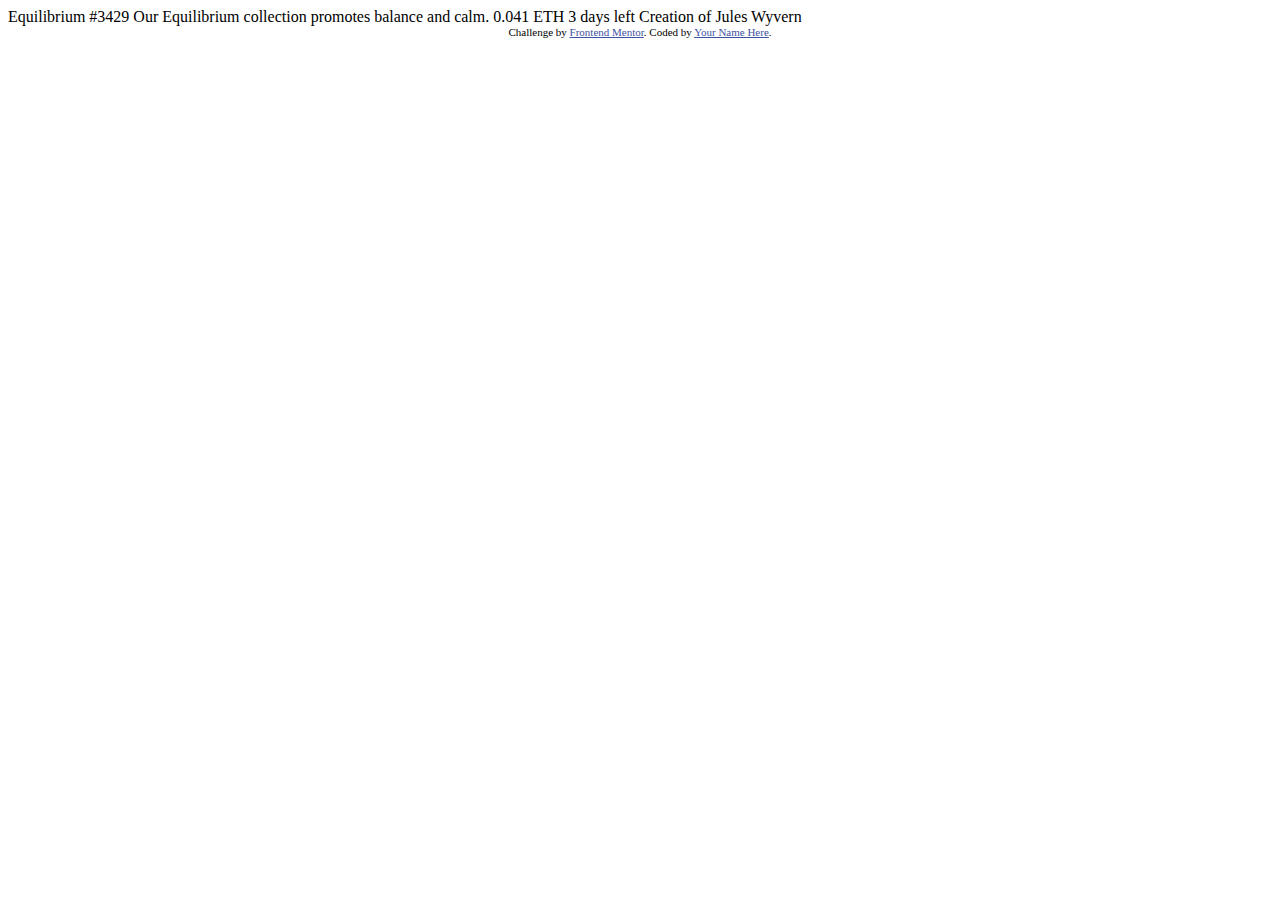
==== solve/index.html @ 91b57ab8 "." ====
<!DOCTYPE html>
<html lang="en">
<head>
  <meta charset="UTF-8">
  <meta name="viewport" content="width=device-width, initial-scale=1.0"> <!-- displays site properly based on user's device -->

  <link rel="icon" type="image/png" sizes="32x32" href="./images/favicon-32x32.png">
  
  <title>Frontend Mentor | NFT preview card component</title>

  <style>
    .attribution { font-size: 11px; text-align: center; }
    .attribution a { color: hsl(228, 45%, 44%); }
  </style>
</head>
<body>

  Equilibrium #3429

  Our Equilibrium collection promotes balance and calm.

  0.041 ETH
  3 days left
  
  Creation of Jules Wyvern

  <div class="attribution">
    Challenge by <a href="https://www.frontendmentor.io?ref=challenge" target="_blank">Frontend Mentor</a>. 
    Coded by <a href="#">Your Name Here</a>.
  </div>
</body>
</html>
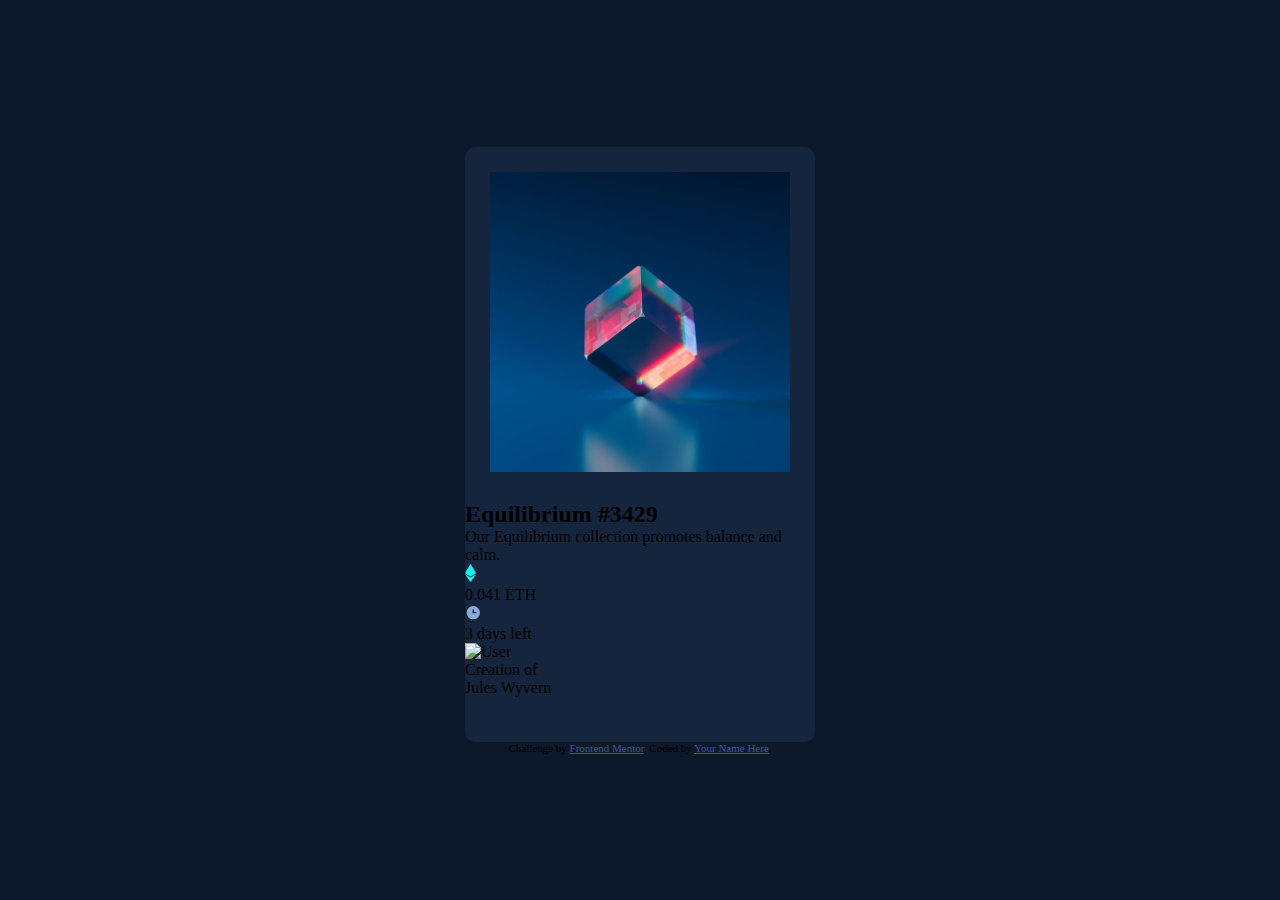
==== commit 60074fec: "." ====
--- a/solve/index.html
+++ b/solve/index.html
@@ -2,29 +2,46 @@
 <html lang="en">
 <head>
   <meta charset="UTF-8">
-  <meta name="viewport" content="width=device-width, initial-scale=1.0"> <!-- displays site properly based on user's device -->
-
-  <link rel="icon" type="image/png" sizes="32x32" href="./images/favicon-32x32.png">
-  
+  <meta name="viewport" content="width=device-width, initial-scale=1.0">
+  <link rel="icon" type="image/png" sizes="32x32" href="favicon-32x32.png">
+  <link rel="stylesheet" href="css.css">
   <title>Frontend Mentor | NFT preview card component</title>
-
   <style>
     .attribution { font-size: 11px; text-align: center; }
     .attribution a { color: hsl(228, 45%, 44%); }
   </style>
 </head>
 <body>
-
-  Equilibrium #3429
-
-  Our Equilibrium collection promotes balance and calm.
-
-  0.041 ETH
-  3 days left
-  
-  Creation of Jules Wyvern
-
-  <div class="attribution">
+  <section id="card">
+    <!-- image section -->
+    <div class="image-container" >
+      <img src="image-equilibrium.jpg" alt="Equilibrium">
+    </div>
+    <!-- header section -->
+    <div class="header-container" >  
+        <h2>Equilibrium #3429</h2>
+    </div>
+    <!-- text section -->
+    <div class="content-container">
+      <p>Our Equilibrium collection promotes balance and calm.</p>
+    </div>
+    <!-- lower section -->
+    <div class="lower-container"> 
+      <div class="ETH" >
+        <img src="icon-ethereum.svg" alt="ETH">
+        <p>0.041 ETH</p>
+      </div>
+      <div class="Time-container">
+        <img src="icon-clock.svg" alt="Clock">
+        <p>3 days left</p>
+      </div>
+    <div class="User-container" >
+      <img src="icon-user.svg" alt="User">
+      <span><p class="authour" >Creation of</p>Jules Wyvern</span>
+    </div>
+  </section>
+  <!-- footer section -->
+  <section class="attribution">
     Challenge by <a href="https://www.frontendmentor.io?ref=challenge" target="_blank">Frontend Mentor</a>. 
     Coded by <a href="#">Your Name Here</a>.
   </div>
--- a/solve/css.css
+++ b/solve/css.css
@@ -0,0 +1,39 @@
+@import url('https://fonts.googleapis.com/css2?family=Outfit:wght@300;400;600&display=swap');
+
+* {
+    margin: 0;
+    padding: 0;
+    box-sizing: border-box;
+}
+
+:root {
+    --body-color: hsl(217, 54%, 11%);
+    --card-color: hsl(216, 50%, 16%);
+    --line-color: hsl(215, 32%, 27%);
+    --blue: hsl(215, 51%, 70%);
+    --white: #ffffff;
+}
+
+body { 
+    background-color: var(--body-color);
+    display: flex;
+    flex-direction: column;
+    align-items: center;
+    justify-content: center;
+    height: 100vh;
+}
+
+#card {
+    background-color: var(--card-color);
+    width: 350px;
+    height: 595px;
+    border-radius: 10px;
+}
+
+.image-container {
+    margin: 25px;
+}
+.image-container img {
+    width: 100%;
+    height: 100%;
+}
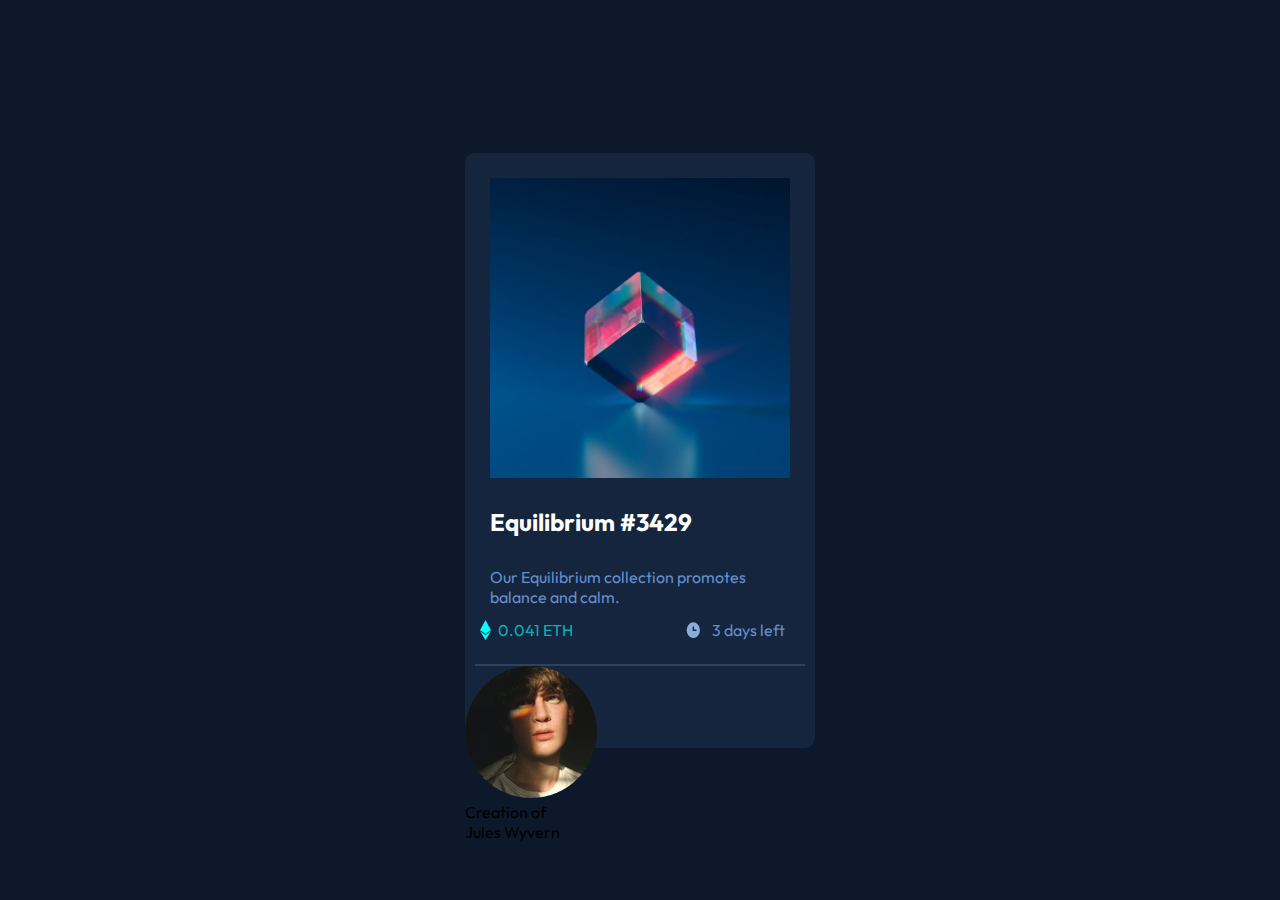
==== commit 43ef0f07: "sime finished" ====
--- a/solve/index.html
+++ b/solve/index.html
@@ -27,23 +27,16 @@
     </div>
     <!-- lower section -->
     <div class="lower-container"> 
-      <div class="ETH" >
-        <img src="icon-ethereum.svg" alt="ETH">
-        <p>0.041 ETH</p>
-      </div>
-      <div class="Time-container">
+        <img src="icon-ethereum.svg" alt="ETH" style="padding-right: 7px;" >
+        <p style="color: #08b1b8; padding-right: 112px; " >0.041 ETH</p>
         <img src="icon-clock.svg" alt="Clock">
-        <p>3 days left</p>
-      </div>
+        <p class="time" >3 days left</p>
+    </div>
+    <hr>
     <div class="User-container" >
-      <img src="icon-user.svg" alt="User">
+      <img src="image-avatar.png" alt="User">
       <span><p class="authour" >Creation of</p>Jules Wyvern</span>
     </div>
   </section>
-  <!-- footer section -->
-  <section class="attribution">
-    Challenge by <a href="https://www.frontendmentor.io?ref=challenge" target="_blank">Frontend Mentor</a>. 
-    Coded by <a href="#">Your Name Here</a>.
-  </div>
 </body>
 </html>--- a/solve/css.css
+++ b/solve/css.css
@@ -10,7 +10,7 @@
     --body-color: hsl(217, 54%, 11%);
     --card-color: hsl(216, 50%, 16%);
     --line-color: hsl(215, 32%, 27%);
-    --blue: hsl(215, 51%, 70%);
+    --blue: hsl(215, 51%, 60%);
     --white: #ffffff;
 }
 
@@ -21,6 +21,7 @@
     align-items: center;
     justify-content: center;
     height: 100vh;
+    font-family: 'Outfit';
 }
 
 #card {
@@ -37,3 +38,38 @@
     width: 100%;
     height: 100%;
 }
+.header-container h2 {
+    color: var(--white);
+    font-family: 'Outfit';
+    font-weight: bold;
+    padding-left: 25px;
+    padding-bottom: 30px;
+}
+.content-container {
+    display: flex;
+    flex-direction: column;
+    font-family: 'Outfit';
+    color: var(--blue);
+    margin: 0px 43px 13px 25px;
+}
+.lower-container {
+    display: flex;
+    margin: 0px 15px 24px;
+}
+.time {
+    color: var(--blue);
+    padding-left: 10px;
+}
+hr {
+    border: 0px;
+    border-top: 1px solid var(--line-color);
+    border-bottom: 1px solid var(--line-color);
+    margin: 0px 10px;
+    height: 0px;
+}
+.user-container {
+    display: inline;
+}
+.user-container img {
+    width: 100%;
+}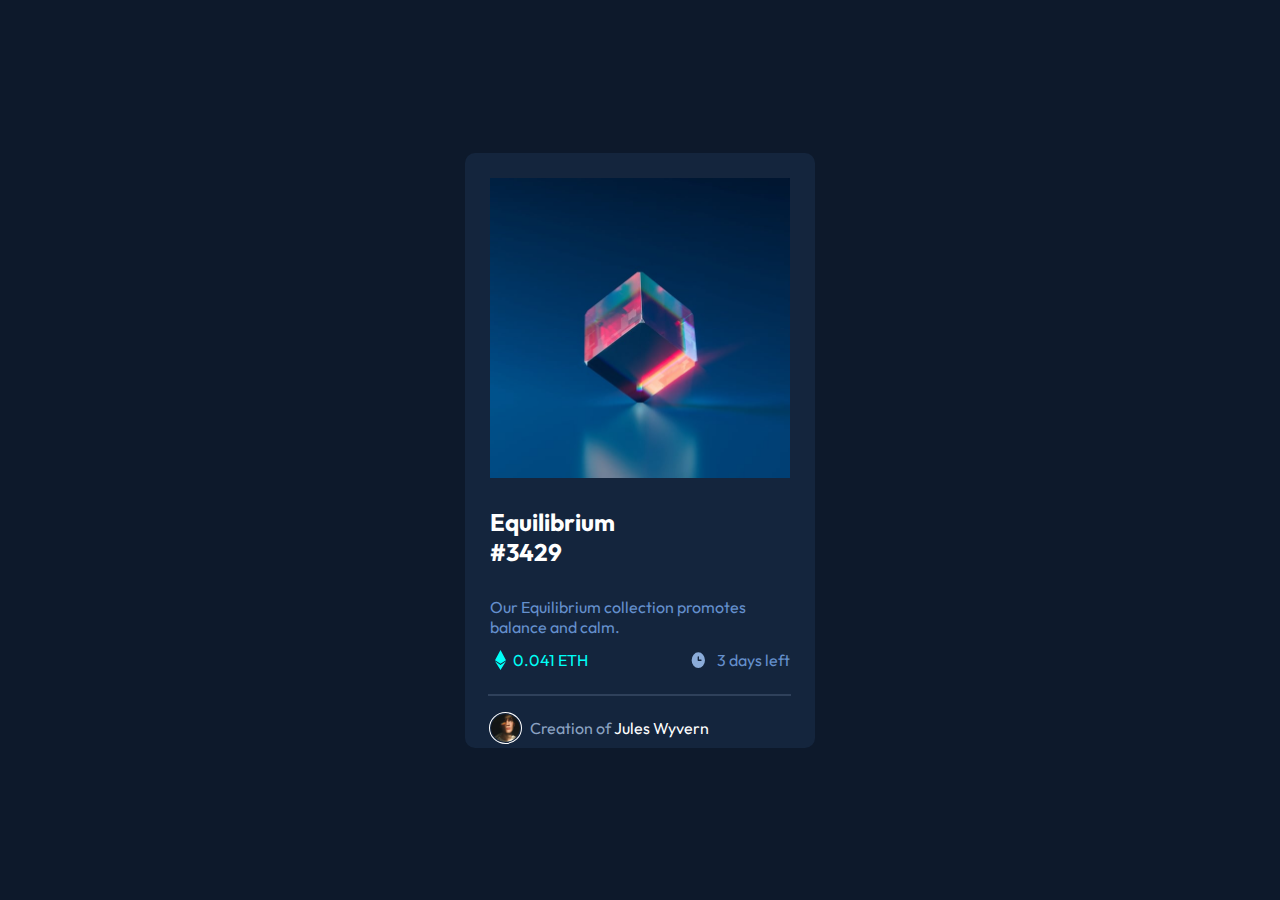
==== commit a69c4eca: ".." ====
--- a/solve/index.html
+++ b/solve/index.html
@@ -27,15 +27,15 @@
     </div>
     <!-- lower section -->
     <div class="lower-container"> 
-        <img src="icon-ethereum.svg" alt="ETH" style="padding-right: 7px;" >
-        <p style="color: #08b1b8; padding-right: 112px; " >0.041 ETH</p>
-        <img src="icon-clock.svg" alt="Clock">
+        <img src="icon-ethereum.svg" alt="ETH" style="padding-right: 7px; padding-left: 15px; " >
+        <p style="color: hsl(178, 100%, 50%); padding-right: 102px;" >0.041 ETH</p>
+        <img src="icon-clock.svg" alt="Clock" style="padding-right: 10px;" >
         <p class="time" >3 days left</p>
     </div>
     <hr>
-    <div class="User-container" >
+    <div class="user-container" >
       <img src="image-avatar.png" alt="User">
-      <span><p class="authour" >Creation of</p>Jules Wyvern</span>
+      <p class="author" ><span style="color: #8ba2c1 ;" >Creation of</span> <span class="ss" >Jules Wyvern</span></p>
     </div>
   </section>
 </body>
--- a/solve/css.css
+++ b/solve/css.css
@@ -10,6 +10,7 @@
     --body-color: hsl(217, 54%, 11%);
     --card-color: hsl(216, 50%, 16%);
     --line-color: hsl(215, 32%, 27%);
+    --cyan: hsl(178, 100%, 50%);
     --blue: hsl(215, 51%, 60%);
     --white: #ffffff;
 }
@@ -38,12 +39,23 @@
     width: 100%;
     height: 100%;
 }
+.image-container img:hover {
+    cursor: pointer;
+
+}
+.header-container{
+    margin-left: 25px;
+    margin-bottom: 30px;
+}
 .header-container h2 {
     color: var(--white);
     font-family: 'Outfit';
     font-weight: bold;
-    padding-left: 25px;
-    padding-bottom: 30px;
+    width: 200px;
+}
+.header-container h2:hover {
+    color: var(--cyan);
+    cursor: pointer;
 }
 .content-container {
     display: flex;
@@ -58,18 +70,36 @@
 }
 .time {
     color: var(--blue);
-    padding-left: 10px;
 }
 hr {
     border: 0px;
     border-top: 1px solid var(--line-color);
     border-bottom: 1px solid var(--line-color);
-    margin: 0px 10px;
+    width: 303px;
+    margin: 0px 23px ;
+    margin-bottom: 16px;
     height: 0px;
 }
 .user-container {
-    display: inline;
+    display: inline-flex;
+    align-items: center;
+    margin-left: 24px;
+    margin-bottom: 23px;
+    max-width: calc(100% - 16px);
 }
 .user-container img {
-    width: 100%;
+    width: 33px;
+    height: 32px;
+    margin-right: 8px;
+    border: 1px solid white;
+    border-radius: 50%;
+    padding: 1px;
+}
+.author {
+    display: inline;
+    color: var(--white);
+}
+.ss:hover {
+    color: var(--cyan);
+    cursor: pointer;
 }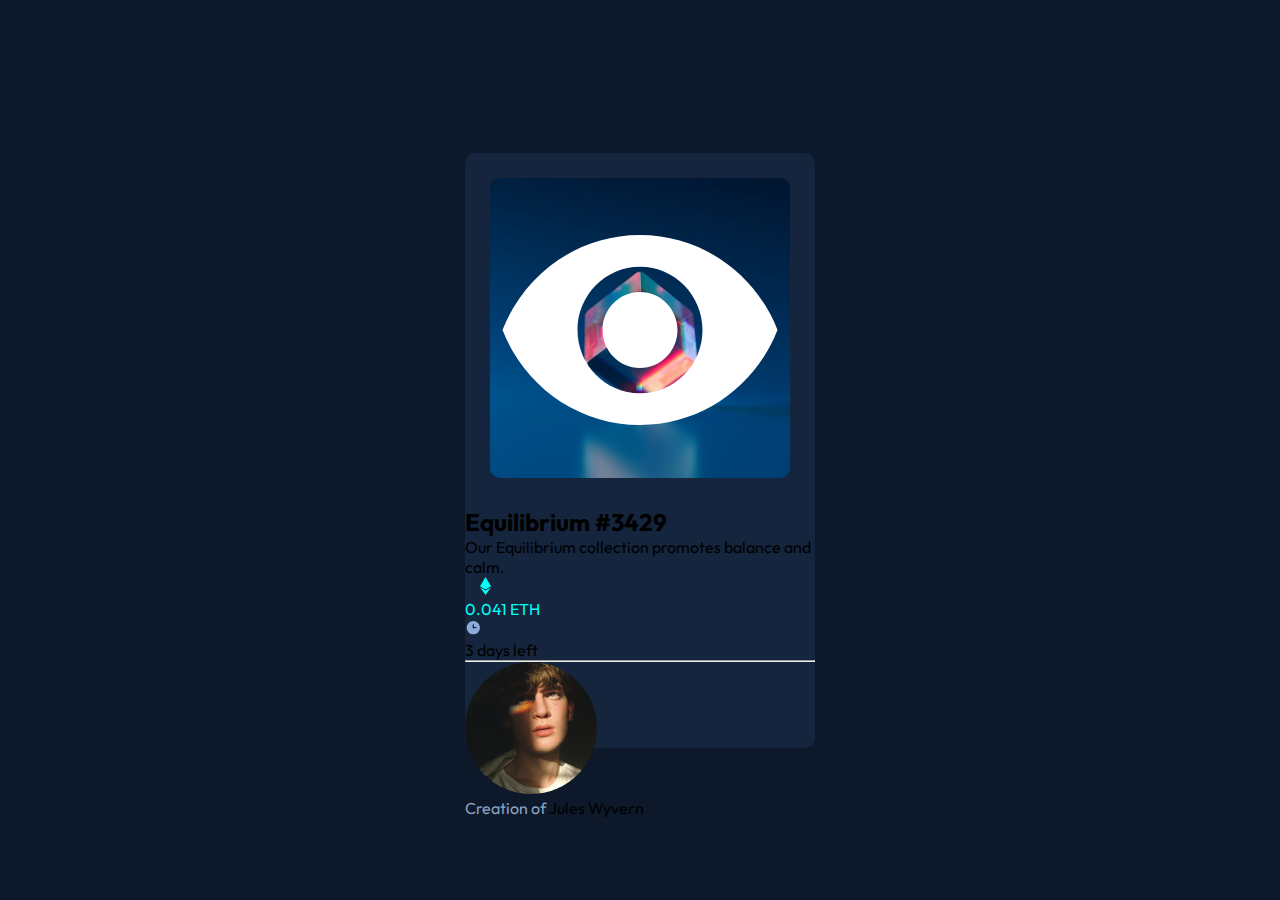
==== commit 550eac5f: "./." ====
--- a/solve/index.html
+++ b/solve/index.html
@@ -6,17 +6,21 @@
   <link rel="icon" type="image/png" sizes="32x32" href="favicon-32x32.png">
   <link rel="stylesheet" href="css.css">
   <title>Frontend Mentor | NFT preview card component</title>
-  <style>
-    .attribution { font-size: 11px; text-align: center; }
-    .attribution a { color: hsl(228, 45%, 44%); }
-  </style>
 </head>
 <body>
   <section id="card">
     <!-- image section -->
+    <article class="upper-section">
     <div class="image-container" >
       <img src="image-equilibrium.jpg" alt="Equilibrium">
+      <div class="view-icon" >
+        <img src="icon-view.svg" alt="eye">
+      </div>
     </div>
+    <div>
+      
+    </div>
+    </article>
     <!-- header section -->
     <div class="header-container" >  
         <h2>Equilibrium #3429</h2>
--- a/solve/css.css
+++ b/solve/css.css
@@ -10,7 +10,7 @@
     --body-color: hsl(217, 54%, 11%);
     --card-color: hsl(216, 50%, 16%);
     --line-color: hsl(215, 32%, 27%);
-    --cyan: hsl(178, 100%, 50%);
+    --cyan: hsl(178, 100%, 30%);
     --blue: hsl(215, 51%, 60%);
     --white: #ffffff;
 }
@@ -31,18 +31,33 @@
     height: 595px;
     border-radius: 10px;
 }
-
 .image-container {
     margin: 25px;
+    position: relative;
+    overflow: hidden;
 }
 .image-container img {
     width: 100%;
     height: 100%;
+    border-radius: 10px;
+    transition: background-color 0.3s ease;
 }
-.image-container img:hover {
-    cursor: pointer;
+.view-icon {
+    position: absolute;
+    top: 50%;
+    left: 50%;
+    transform: translate(-50%, -50%);
+    width: 100%;
+    height: 100%;
+    background-color: hsl(178, 100%, 30%;
+    opacity: 0;
+    transition: opacity 0.3s ease;
+}
+.image-container:hover .view-icon {
+    opacity: 1;
+}
 
-}
+
 .header-container{
     margin-left: 25px;
     margin-bottom: 30px;
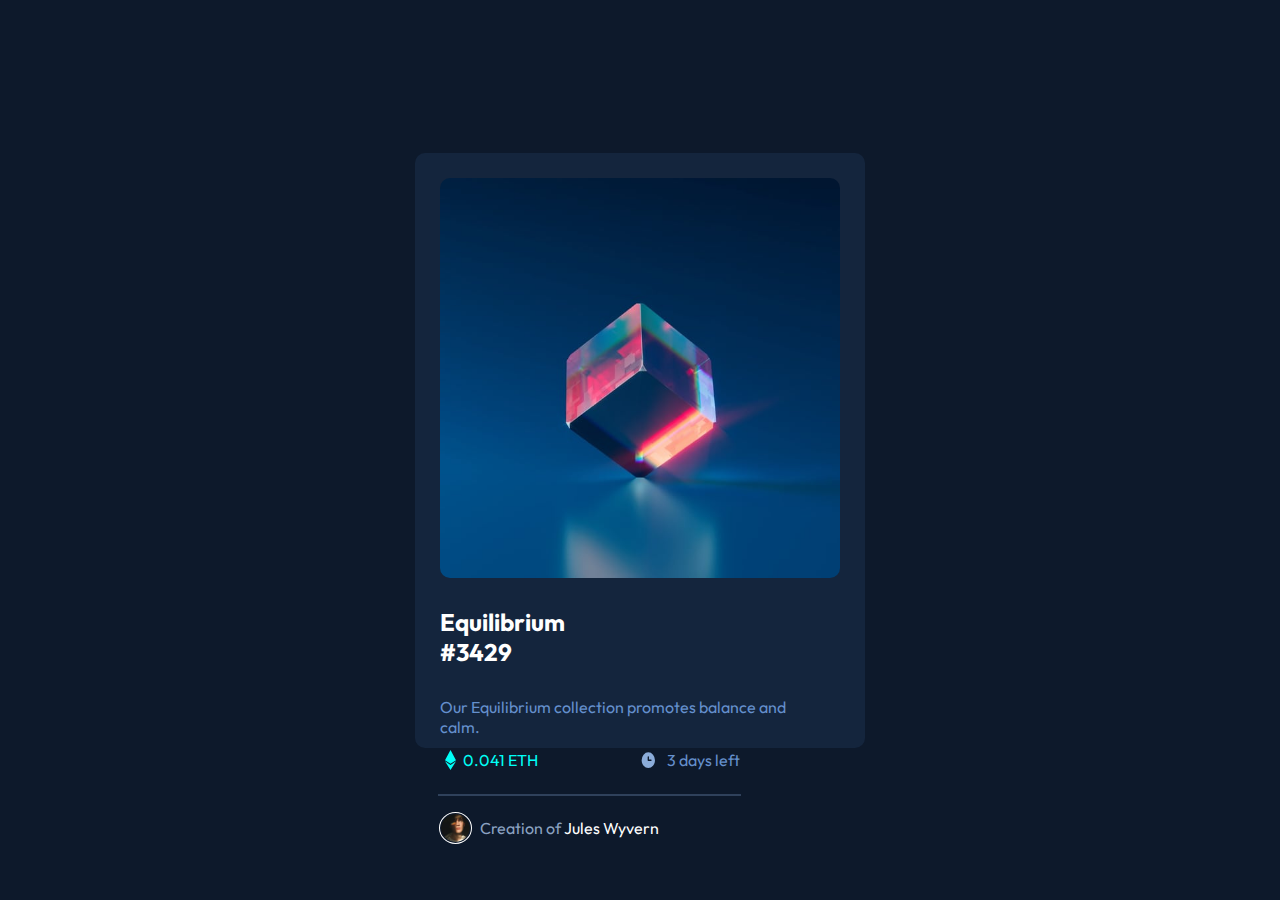
==== commit 07d357fd: "ss" ====
--- a/solve/index.html
+++ b/solve/index.html
@@ -13,9 +13,6 @@
     <article class="upper-section">
     <div class="image-container" >
       <img src="image-equilibrium.jpg" alt="Equilibrium">
-      <div class="view-icon" >
-        <img src="icon-view.svg" alt="eye">
-      </div>
     </div>
     <div>
       
--- a/solve/css.css
+++ b/solve/css.css
@@ -10,7 +10,8 @@
     --body-color: hsl(217, 54%, 11%);
     --card-color: hsl(216, 50%, 16%);
     --line-color: hsl(215, 32%, 27%);
-    --cyan: hsl(178, 100%, 30%);
+    --cyan: hsla(178, 100%, 50%, 0.514);
+    --cyan-text: hsl(178, 100%, 50%);
     --blue: hsl(215, 51%, 60%);
     --white: #ffffff;
 }
@@ -34,29 +35,12 @@
 .image-container {
     margin: 25px;
     position: relative;
-    overflow: hidden;
 }
 .image-container img {
     width: 100%;
     height: 100%;
     border-radius: 10px;
-    transition: background-color 0.3s ease;
 }
-.view-icon {
-    position: absolute;
-    top: 50%;
-    left: 50%;
-    transform: translate(-50%, -50%);
-    width: 100%;
-    height: 100%;
-    background-color: hsl(178, 100%, 30%;
-    opacity: 0;
-    transition: opacity 0.3s ease;
-}
-.image-container:hover .view-icon {
-    opacity: 1;
-}
-
 
 .header-container{
     margin-left: 25px;
@@ -69,7 +53,7 @@
     width: 200px;
 }
 .header-container h2:hover {
-    color: var(--cyan);
+    color: var(--cyan-text);
     cursor: pointer;
 }
 .content-container {
@@ -115,6 +99,11 @@
     color: var(--white);
 }
 .ss:hover {
-    color: var(--cyan);
+    color: var(--cyan-text);
     cursor: pointer;
+}
+@media (min-width: 450px) {
+    #card {
+        width : 450px;
+    }
 }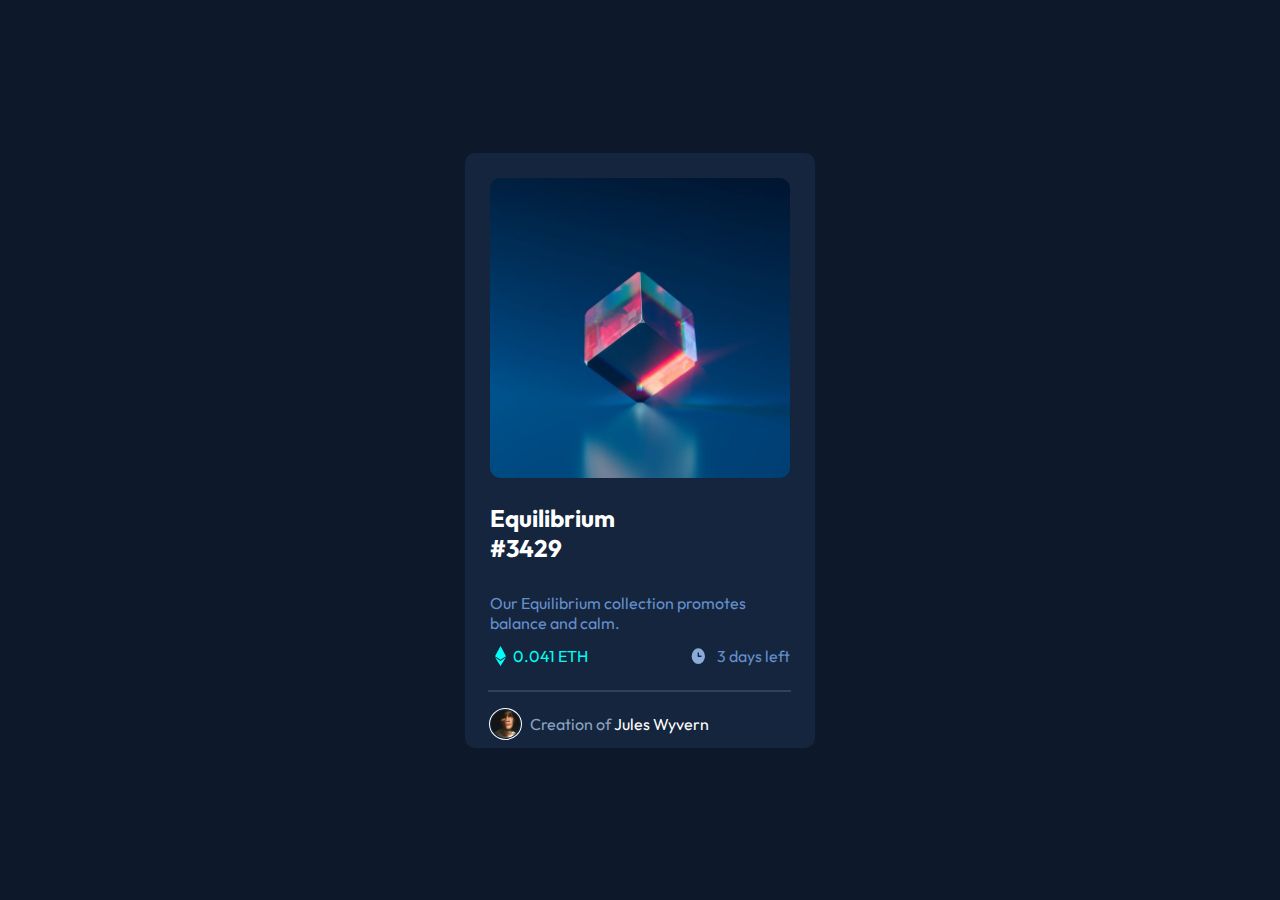
==== commit cf1718c0: "done!!!!!!!!!" ====
--- a/solve/index.html
+++ b/solve/index.html
@@ -13,6 +13,9 @@
     <article class="upper-section">
     <div class="image-container" >
       <img src="image-equilibrium.jpg" alt="Equilibrium">
+      <div class="view">
+        <img src="icon-view.svg" alt="view">
+      </div>
     </div>
     <div>
       
--- a/solve/css.css
+++ b/solve/css.css
@@ -23,7 +23,7 @@
     align-items: center;
     justify-content: center;
     height: 100vh;
-    font-family: 'Outfit';
+    font-family: 'Outfit' , sans-serif;
 }
 
 #card {
@@ -35,13 +35,37 @@
 .image-container {
     margin: 25px;
     position: relative;
+    display: flex;
+    align-items: center;
+    justify-content: center;
+    flex-direction: column;
 }
 .image-container img {
     width: 100%;
     height: 100%;
     border-radius: 10px;
 }
-
+.view {
+    position: absolute;
+    width: 100%;
+    height: 100%;
+    background-color: var(--cyan);
+    border-radius: 10px;
+    display: flex;
+    align-items: center;
+    justify-content: center;
+    flex-direction: column;
+    overflow: hidden;
+    opacity: 0;
+    transition: opacity 0.2s ease;
+}
+.view:hover {
+    opacity: 1;
+}
+.view img {
+    width: auto;
+    height: auto;
+}
 .header-container{
     margin-left: 25px;
     margin-bottom: 30px;
@@ -102,8 +126,9 @@
     color: var(--cyan-text);
     cursor: pointer;
 }
-@media (min-width: 450px) {
-    #card {
-        width : 450px;
+@media (min-width: 500px) {
+    .card {
+        width: 350px;
+        margin: 0 auto;
     }
 }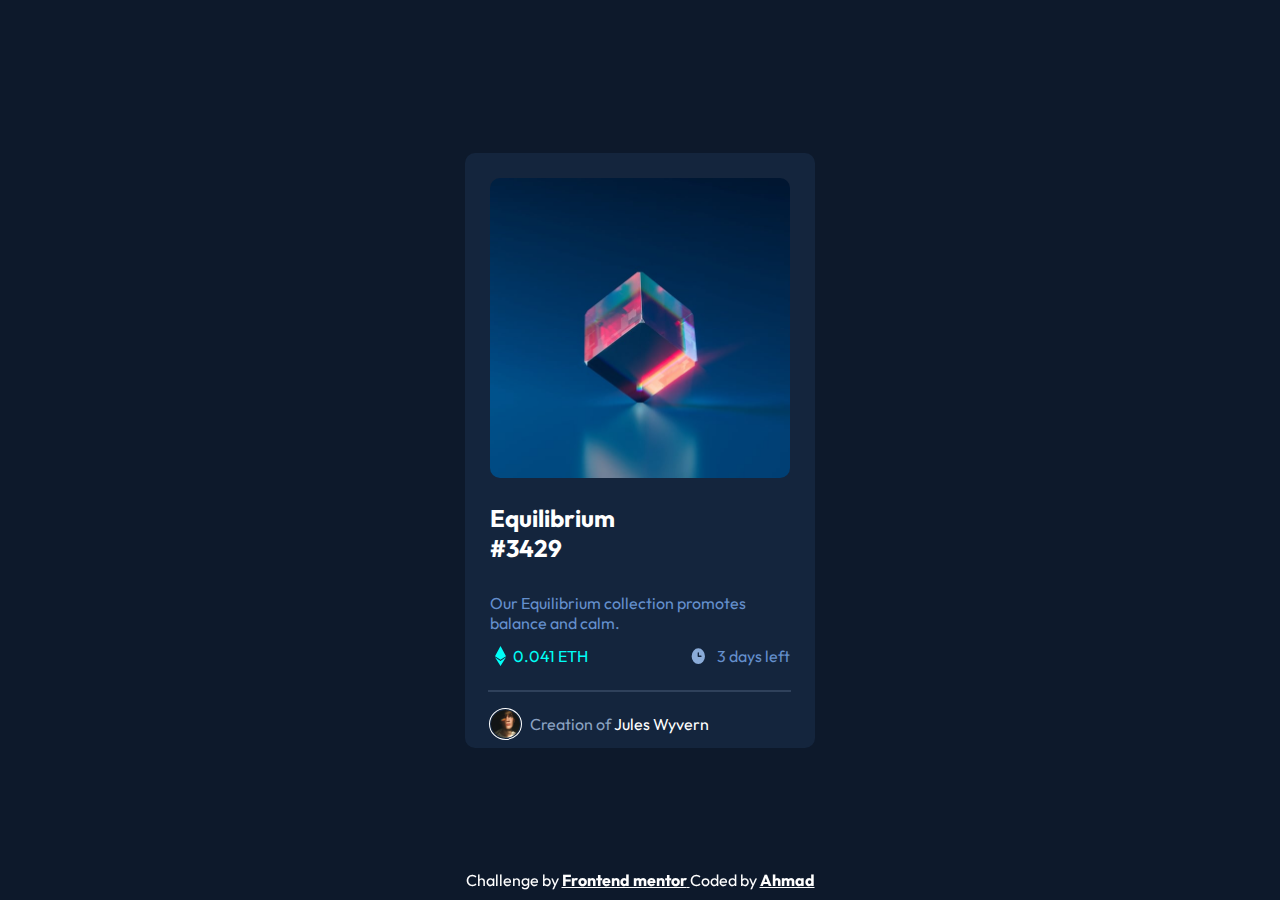
==== commit 27cbdacf: "done" ====
--- a/solve/index.html
+++ b/solve/index.html
@@ -41,6 +41,10 @@
       <img src="image-avatar.png" alt="User">
       <p class="author" ><span style="color: #8ba2c1 ;" >Creation of</span> <span class="ss" >Jules Wyvern</span></p>
     </div>
+    <!-- footer section -->
+    <footer id="footer">
+      <span>Challenge by <a href="https://frontendmentor.io" > <strong>Frontend mentor</strong> </a> Coded by <a href="https://github.com/A77mad0"><strong>Ahmad</strong></a></span>
+    </footer>
   </section>
 </body>
 </html>--- a/solve/css.css
+++ b/solve/css.css
@@ -131,4 +131,25 @@
         width: 350px;
         margin: 0 auto;
     }
-}+}
+#footer {
+    position: fixed;
+    bottom: 0;
+    left: 0;
+    width: 100%;
+    padding: 10px;
+    text-align: center;
+    color: var(--white);
+    font-family: 'Outfit', sans-serif;
+    font-size: 16px;
+  }
+  
+  #footer a {
+    color: var(--white);
+    text-decoration: underline;
+  }
+  
+  #footer a:hover {
+    color: var(--cyan-text);
+  }
+  